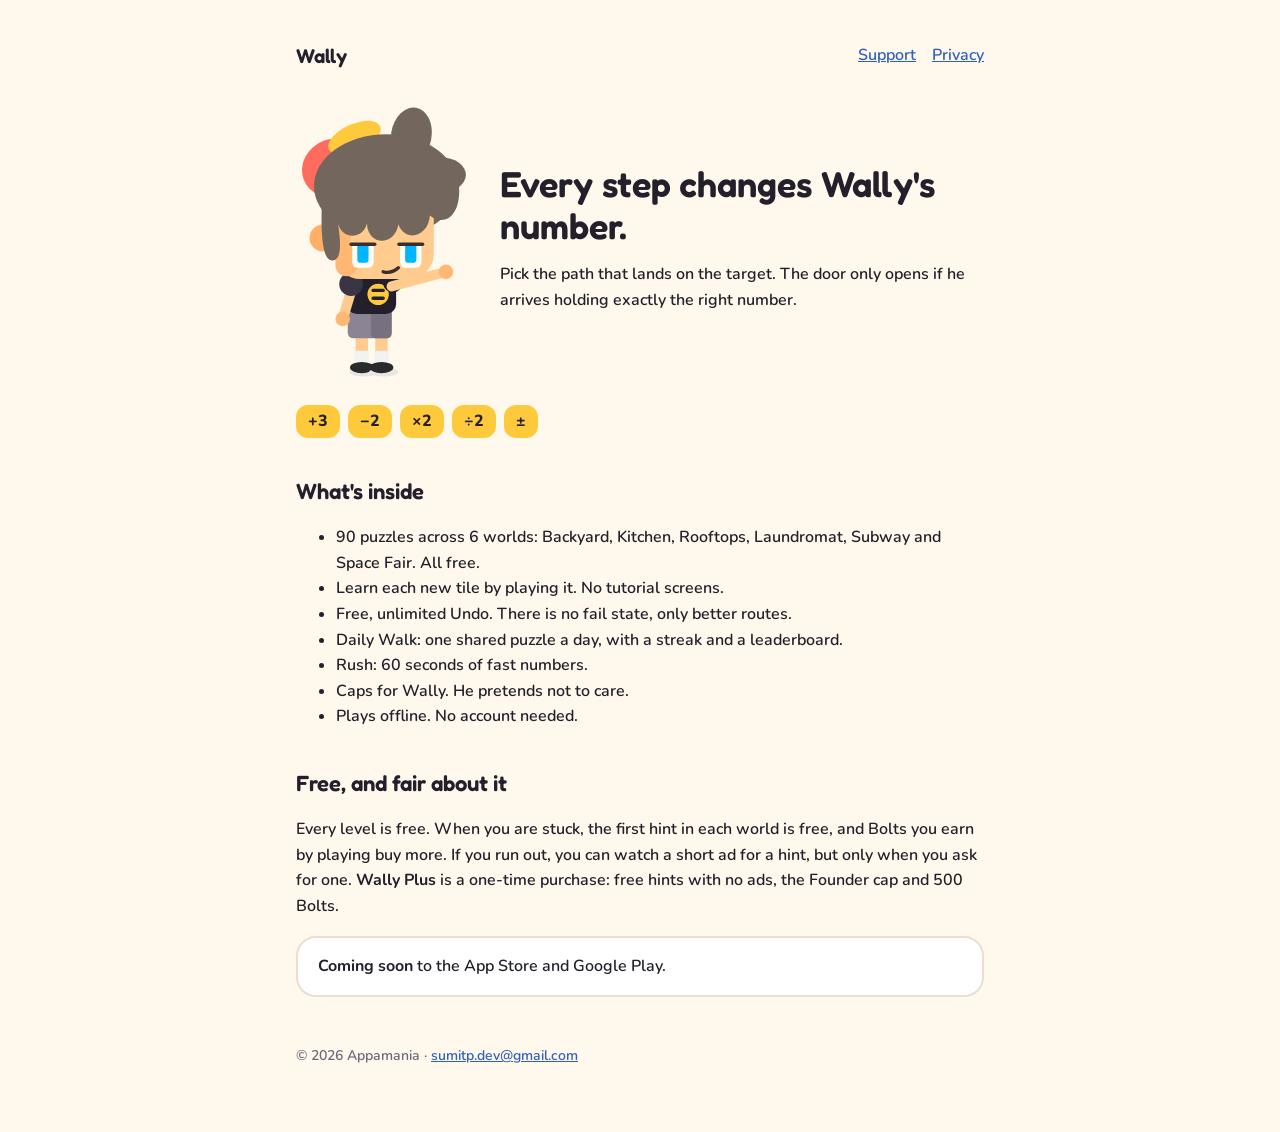
==== index.html @ 580f5d9b "Wally site: home, privacy policy, support Co-Authored-By: Claude Opus 5.5 <noreply@anthropic.com>" ====
<!doctype html>
<html lang="en"><head><meta charset="utf-8"><meta name="viewport" content="width=device-width,initial-scale=1">
<title>Wally</title><meta name="description" content="A number-path puzzle. Every step changes Wally's number; pick the path that lands on the target.">
<link rel="icon" href="wally.svg">
<link rel="preconnect" href="https://fonts.googleapis.com"><link rel="preconnect" href="https://fonts.gstatic.com" crossorigin>
<link href="https://fonts.googleapis.com/css2?family=Fredoka:wght@600&family=Nunito:wght@600;800&display=swap" rel="stylesheet">
<link rel="stylesheet" href="style.css"></head>
<body><main>
<nav><a class="brand" href="index.html">Wally</a><a href="support.html">Support</a><a href="privacy.html">Privacy</a></nav>
<section class="hero">
<img src="wally.svg" alt="Wally, a small boy in a backwards cap, waving">
<div>
<h1>Every step changes Wally's number.</h1>
<p>Pick the path that lands on the target. The door only opens if he arrives holding exactly the right number.</p>
</div>
</section>
<div class="tiles"><span class="tile">+3</span><span class="tile">−2</span><span class="tile">×2</span><span class="tile">÷2</span><span class="tile">±</span></div>

<h2>What's inside</h2>
<ul>
<li>90 puzzles across 6 worlds: Backyard, Kitchen, Rooftops, Laundromat, Subway and Space Fair. All free.</li>
<li>Learn each new tile by playing it. No tutorial screens.</li>
<li>Free, unlimited Undo. There is no fail state, only better routes.</li>
<li>Daily Walk: one shared puzzle a day, with a streak and a leaderboard.</li>
<li>Rush: 60 seconds of fast numbers.</li>
<li>Caps for Wally. He pretends not to care.</li>
<li>Plays offline. No account needed.</li>
</ul>

<h2>Free, and fair about it</h2>
<p>Every level is free. When you are stuck, the first hint in each world is free, and Bolts you earn by playing buy more. If you run out, you can watch a short ad for a hint, but only when you ask for one. <strong>Wally Plus</strong> is a one-time purchase: free hints with no ads, the Founder cap and 500 Bolts.</p>

<div class="card"><strong>Coming soon</strong> to the App Store and Google Play.</div>
<footer>© 2026 Appamania · <a href="mailto:sumitp.dev@gmail.com">sumitp.dev@gmail.com</a></footer>
</main></body></html>
---- style.css ----
:root{--ink:#23202B;--paper:#FFF8EC;--card:#FFFFFF;--wally:#FFC93C;--muted:#6E6878;--line:#E9DFCF;--link:#2F5FBF}
@media (prefers-color-scheme: dark){:root:not([data-theme="light"]){--ink:#FFF8EC;--paper:#1B1922;--card:#24212C;--muted:#B7B0C2;--line:#38343F;--link:#8DB4FF}}
:root[data-theme="dark"]{--ink:#FFF8EC;--paper:#1B1922;--card:#24212C;--muted:#B7B0C2;--line:#38343F;--link:#8DB4FF}
*{box-sizing:border-box}
body{margin:0;background:var(--paper);color:var(--ink);font:600 16px/1.6 Nunito,system-ui,-apple-system,"Segoe UI",Roboto,sans-serif}
main{max-width:720px;margin:0 auto;padding:40px 16px 64px}
h1,h2,.brand{font-family:Fredoka,Nunito,system-ui,sans-serif;font-weight:600}
h1{font-size:36px;line-height:1.15;margin:8px 0 4px}
h2{font-size:22px;margin:36px 0 8px}
.brand{font-size:20px;text-decoration:none;color:var(--ink)}
.muted{color:var(--muted)}
a{color:var(--link)}
nav{display:flex;gap:16px;flex-wrap:wrap;align-items:center;margin-bottom:24px}
nav .brand{margin-right:auto}
table{width:100%;border-collapse:collapse;margin:12px 0;font-size:15px}
th,td{text-align:left;vertical-align:top;padding:10px 8px;border-bottom:1px solid var(--line)}
th{font-weight:700;color:var(--muted);font-size:13px}
.hero{display:flex;gap:24px;align-items:center;flex-wrap:wrap}
.hero img{width:180px;height:auto}
.hero div{flex:1 1 280px}
.tiles{display:flex;gap:8px;flex-wrap:wrap;margin:16px 0}
.tile{background:var(--wally);color:#23202B;border-radius:12px;padding:4px 12px;font-weight:800}
.card{background:var(--card);border:2px solid var(--line);border-radius:20px;padding:16px 20px;margin:16px 0}
footer{margin-top:48px;color:var(--muted);font-size:14px}
@media (max-width:560px){h1{font-size:30px}table,thead,tbody,tr,th,td{display:block}thead{display:none}td{border:none;padding:4px 0}tr{border-bottom:1px solid var(--line);padding:10px 0}}
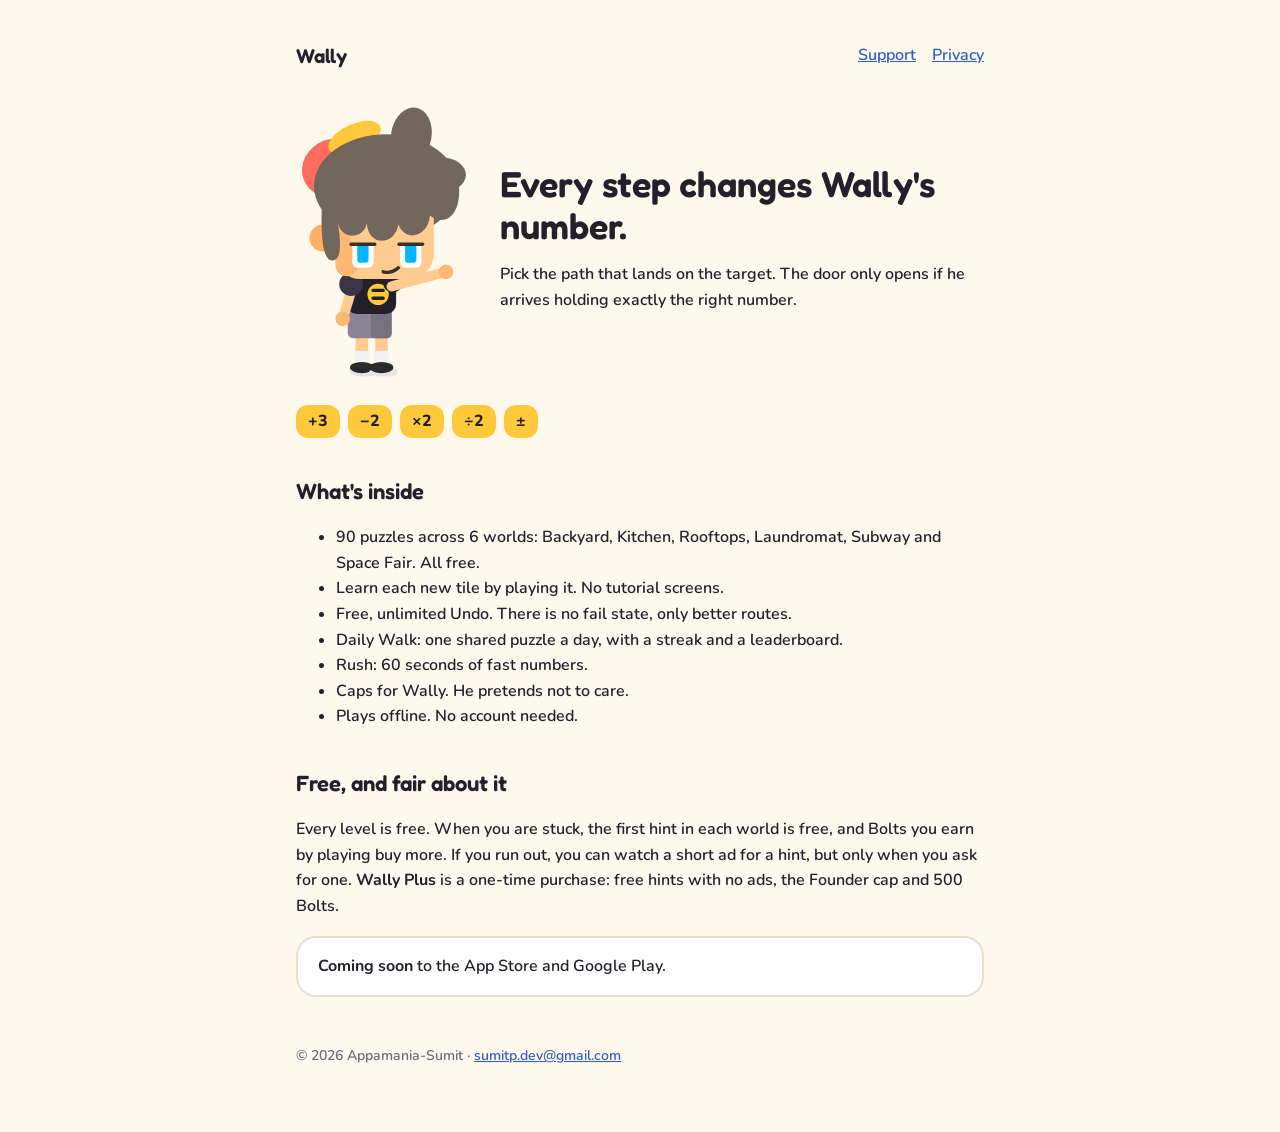
==== commit 00b2f02e: "Footer: © 2026 Appamania-Sumit Co-Authored-By: Claude Opus 5.5 <noreply@anthropic.com>" ====
--- a/index.html
+++ b/index.html
@@ -31,5 +31,5 @@
 <p>Every level is free. When you are stuck, the first hint in each world is free, and Bolts you earn by playing buy more. If you run out, you can watch a short ad for a hint, but only when you ask for one. <strong>Wally Plus</strong> is a one-time purchase: free hints with no ads, the Founder cap and 500 Bolts.</p>
 
 <div class="card"><strong>Coming soon</strong> to the App Store and Google Play.</div>
-<footer>© 2026 Appamania · <a href="mailto:sumitp.dev@gmail.com">sumitp.dev@gmail.com</a></footer>
+<footer>© 2026 Appamania-Sumit · <a href="mailto:sumitp.dev@gmail.com">sumitp.dev@gmail.com</a></footer>
 </main></body></html>
